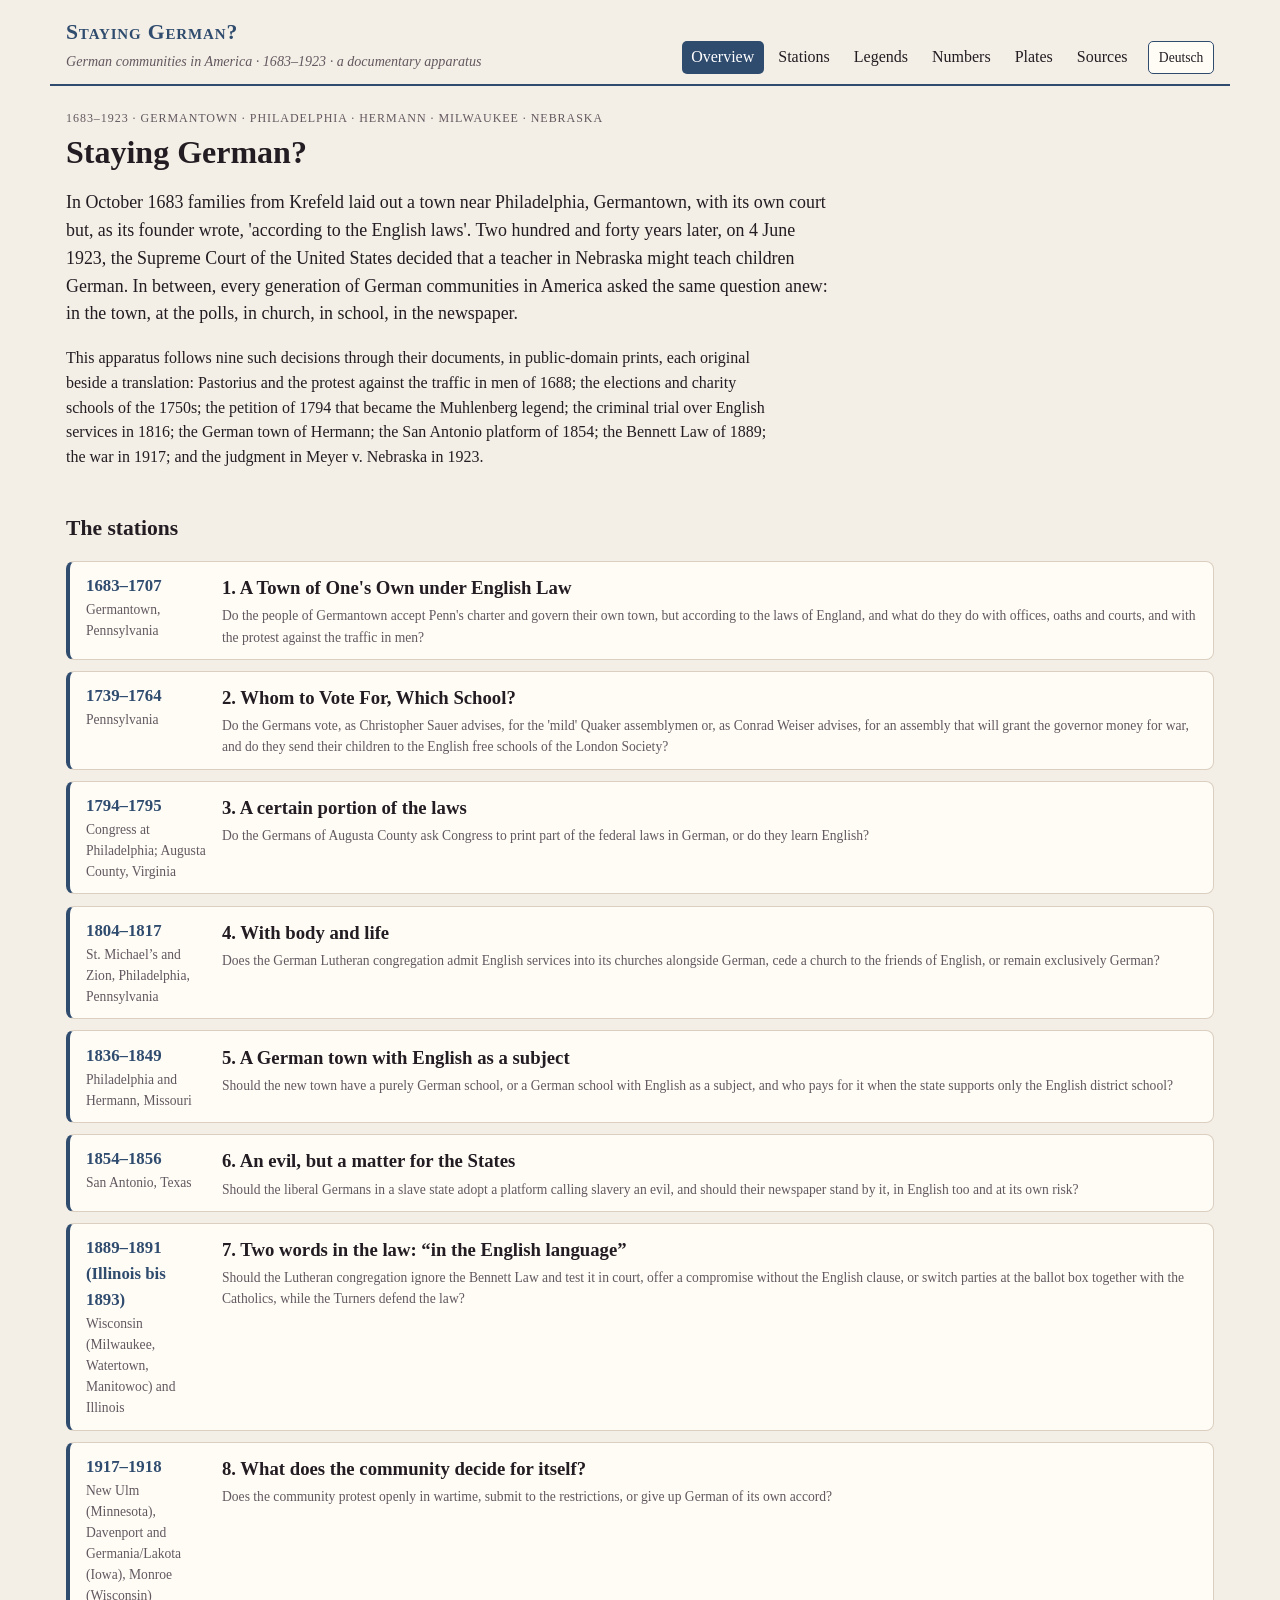
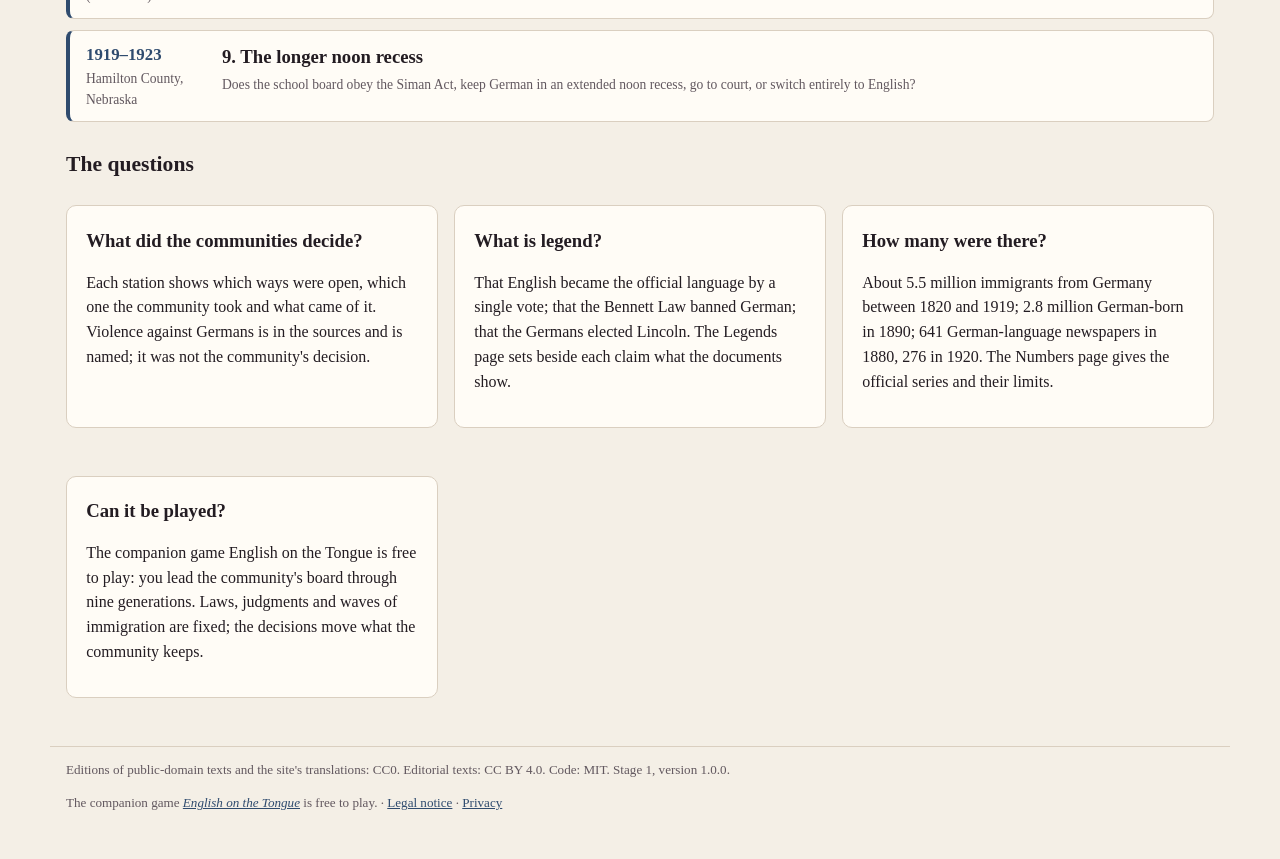
==== index.html @ f31f2936 "Stufe 1 / version 1.0.0 Co-Authored-By: Claude Opus 5.5 <noreply@anthropic.com>" ====
<!doctype html>
<html lang="de">
<head>
<meta charset="utf-8">
<meta name="viewport" content="width=device-width, initial-scale=1">
<title>Bleibt man deutsch?</title>
<meta name="description" content="Deutsche Gemeinden in Amerika 1683–1923 in ihren Dokumenten: neun Stationen von Germantown bis Meyer v. Nebraska, in gemeinfreien Drucken, jedes Original neben einer Übersetzung. — German communities in America, 1683–1923, in their documents: nine stations from Germantown to Meyer v. Nebraska, German and English.">
<meta property="og:type" content="website">
<meta property="og:title" content="Bleibt man deutsch? – Staying German?">
<meta property="og:description" content="Neun Generationen, eine Frage: Sprache in Stadt, Kirche, Schule und Presse, 1683–1923. Nine generations, one question: language in town, church, school and press, 1683–1923.">
<link rel="stylesheet" href="style.css">
<link rel="icon" href="data:image/svg+xml,%3Csvg xmlns='http://www.w3.org/2000/svg' viewBox='0 0 32 32'%3E%3Cpath d='M4 10h24M4 16h18M4 22h12' stroke='%232f4b6e' stroke-width='3' stroke-linecap='round'/%3E%3C/svg%3E">
</head>
<body>
<header class="top">
  <a class="brand" href="#/">
    <strong><span class="i-de">Bleibt man deutsch?</span><span class="i-en">Staying German?</span></strong>
    <em><span class="i-de">Deutsche Gemeinden in Amerika · 1683–1923 · ein Quellenapparat</span><span class="i-en">German communities in America · 1683–1923 · a documentary apparatus</span></em>
  </a>
  <nav>
    <a href="#/" data-k="">Übersicht</a>
    <a href="#/stations" data-k="stations">Stationen</a>
    <a href="#/legends" data-k="legends">Legenden</a>
    <a href="#/numbers" data-k="numbers">Zahlen</a>
    <a href="#/plates" id="navPlates" data-k="plates" hidden>Tafeln</a>
    <a href="#/sources" data-k="sources">Quellen</a>
    <button id="uiBtn" class="uibtn" type="button">English</button>
  </nav>
</header>
<main id="view" aria-live="polite"></main>
<footer>
  <p class="i-de">Editionen gemeinfreier Texte und die Übersetzungen der Site: CC0. Redaktionelle Texte: CC BY 4.0. Code: MIT. Stufe 1, Version 1.0.0.</p>
  <p class="i-en">Editions of public-domain texts and the site's translations: CC0. Editorial texts: CC BY 4.0. Code: MIT. Stage 1, version 1.0.0.</p>
  <p class="i-de">Das Begleitspiel <a href="https://mit-englischer-zunge.netlify.app/"><em>Mit englischer Zunge</em></a> ist frei spielbar. · <a href="legal.html#notice">Impressum</a> · <a href="legal.html#privacy">Datenschutz</a></p>
  <p class="i-en">The companion game <a href="https://mit-englischer-zunge.netlify.app/"><em>English on the Tongue</em></a> is free to play. · <a href="legal.html#notice">Legal notice</a> · <a href="legal.html#privacy">Privacy</a></p>
</footer>
<script src="app.js"></script>
</body>
</html>
---- style.css ----
:root{
  --paper:#f4efe6; --panel:#fffcf6; --ink:#231c22; --ink2:#62585f; --line:#dacfc0;
  --red:#2f4b6e; --gold:#8a6d2f; --rust:#8a3324;
  --serif:"Iowan Old Style","Palatino Linotype",Palatino,"Book Antiqua",Georgia,serif;
}
*{box-sizing:border-box}
body{margin:0; background:var(--paper); color:var(--ink); font-family:var(--serif); line-height:1.55}
a{color:var(--red)}
.top{display:flex; justify-content:space-between; align-items:flex-end; flex-wrap:wrap; gap:.6rem 1.5rem;
  max-width:1180px; margin:0 auto; padding:1rem 16px .6rem; border-bottom:2px solid var(--red)}
.brand{text-decoration:none; color:inherit}
.brand strong{display:block; font-size:1.35rem; color:var(--red); font-variant:small-caps; letter-spacing:.04em}
.brand em{font-size:.88rem; color:var(--ink2)}
.top nav{display:flex; gap:.3rem; flex-wrap:wrap}
.top nav a{text-decoration:none; color:var(--ink); padding:.25rem .6rem; border-radius:5px}
.top nav a.on{background:var(--red); color:#fff}
main{max-width:1180px; margin:0 auto; padding:1.2rem 16px 2rem}
footer{max-width:1180px; margin:0 auto; padding:0 16px 2rem; font-size:.82rem; color:var(--ink2); border-top:1px solid var(--line)}
h1{font-size:2rem; margin:.2rem 0 .6rem; line-height:1.2}
h2{font-size:1.35rem; margin:1.6rem 0 .5rem}
h3{margin:.2rem 0 .3rem}
.lede{font-size:1.12rem; max-width:48rem}
.fine{font-size:.85rem; color:var(--ink2)}
.tag{font-size:.75rem; letter-spacing:.08em; text-transform:uppercase; color:var(--ink2)}
.panel{background:var(--panel); border:1px solid var(--line); border-radius:10px; padding:1rem 1.2rem; margin:1rem 0}
.readable{max-width:44rem}
.grid{display:grid; gap:1rem}
.g2{grid-template-columns:repeat(auto-fill,minmax(300px,1fr))}
.g4{grid-template-columns:repeat(auto-fill,minmax(210px,1fr))}
.card{background:var(--panel); border:1px solid var(--line); border-radius:10px; padding:.9rem 1rem; text-decoration:none; color:inherit; display:block}
a.card:hover{border-color:var(--red)}
.card.planned{opacity:.72; border-style:dashed}
.side{display:inline-block; font-size:.72rem; padding:0 .45rem; border-radius:99px; color:#fff; letter-spacing:.03em}
.side{background:var(--red)}
/* language: static blocks carry both, the page shows one */
html[lang=de] .i-en, html[lang=en] .i-de{display:none}
.uibtn{font:inherit; font-size:.85rem; background:var(--panel); color:var(--ink); border:1px solid var(--red); border-radius:5px; padding:.2rem .6rem; cursor:pointer; margin-left:.4rem}
.uibtn:hover{background:var(--red); color:#fff}
.hero{display:grid; grid-template-columns:minmax(0,1.5fr) minmax(0,1fr); gap:1.5rem; align-items:start}
.hero.one{grid-template-columns:1fr}
.hero img{width:100%; border-radius:8px; border:1px solid var(--line)}
figure{margin:0}
figcaption{font-size:.85rem; color:var(--ink2); margin-top:.4rem}
.quote{border-left:3px solid var(--red); padding:.2rem 0 .2rem 1rem; margin:1rem 0; font-style:italic}
/* reader */
.toc{display:flex; flex-wrap:wrap; gap:.4rem; margin:.6rem 0 1rem}
.toc a{border:1px solid var(--line); border-radius:6px; padding:.2rem .6rem; text-decoration:none; color:var(--ink); background:var(--panel); font-size:.9rem}
.toc a.on{border-color:var(--red); background:var(--red); color:#fff}
.langbar{display:flex; gap:.3rem; margin:.4rem 0 1rem}
.langbar button{font:inherit; font-size:.85rem; background:var(--panel); border:1px solid var(--line); border-radius:6px; padding:.2rem .7rem; cursor:pointer}
.langbar button.on{background:var(--ink); color:var(--paper); border-color:var(--ink)}
.unit{display:grid; grid-template-columns:4.6rem minmax(0,1fr); gap:.3rem .8rem; padding:.55rem 0; border-bottom:1px dotted var(--line)}
.unit .num{font-size:.78rem; color:var(--ink2); text-align:right; padding-top:.2rem}
.unit .num a{color:inherit; text-decoration:none}
.unit .pg{display:block; font-size:.7rem; line-height:1.25; margin-top:.3rem; color:var(--ink2); opacity:.85}
.unit.hl{background:#dfe6ef}
.unit .cols{display:grid; grid-template-columns:1fr 1fr; gap:1.2rem}
.unit .cols.one{grid-template-columns:1fr}
.unit .orig{color:var(--ink2)}
.unit.label .text{font-variant:small-caps; letter-spacing:.03em; font-weight:600; color:var(--red)}
.unit h4{margin:0 0 .3rem; font-size:.95rem; color:var(--red)}
.unit .text,.unit .orig{white-space:pre-line}
.note{grid-column:2; font-size:.84rem; color:var(--ink2); border-left:2px solid var(--gold); padding-left:.6rem}
.hinweis{font-size:.9rem}
/* timeline */
.tl{position:relative; margin:1rem 0 0 .6rem; padding-left:1.4rem; border-left:2px solid var(--line)}
.st{position:relative; margin:0 0 1.2rem; display:grid; grid-template-columns:minmax(0,1fr) 140px; gap:1rem; align-items:start}
.st::before{content:""; position:absolute; left:-1.95rem; top:.35rem; width:12px; height:12px; border-radius:50%; background:var(--c,var(--ink)); border:2px solid var(--paper)}
.st .d{font-size:.82rem; color:var(--ink2)}
.st img{width:140px; border-radius:6px; border:1px solid var(--line)}
.st p{margin:.2rem 0}
.legend{display:flex; flex-wrap:wrap; gap:.4rem}
/* plates */
.plate img{width:100%; border-radius:6px; border:1px solid var(--line); background:#fff}
.lightbox{position:fixed; inset:0; background:rgba(20,16,12,.85); display:flex; align-items:center; justify-content:center; padding:16px; z-index:10}
.lightbox img{max-width:100%; max-height:86vh; border-radius:6px}
.lightbox .cap{color:#f5efe2; max-width:44rem; font-size:.9rem; margin-top:.6rem}
.lightbox figure{text-align:center}
/* compare */
.cmp{display:grid; gap:1rem; margin-top:1rem}
.cmp.n2{grid-template-columns:1fr 1fr}
.cmp.n3{grid-template-columns:repeat(3,minmax(0,1fr))}
.cmp.n4{grid-template-columns:1fr 1fr}
.voice{background:var(--panel); border:1px solid var(--line); border-radius:10px; padding:.8rem 1rem}
.vhead{border-bottom:1px solid var(--line); padding-bottom:.5rem; margin-bottom:.5rem}
.vunit{margin:.7rem 0}
.vunit .text{white-space:pre-line}
@media (max-width:760px){
  .cmp.n2,.cmp.n3,.cmp.n4{grid-template-columns:1fr}
  .hero{grid-template-columns:1fr}
  .unit .cols{grid-template-columns:1fr}
  .st{grid-template-columns:1fr}
  .st img{width:110px}
  h1{font-size:1.6rem}
}
@media (prefers-color-scheme: dark){
  :root:not([data-theme="light"]){--paper:#171a1f; --panel:#20252c; --ink:#e7eaee; --ink2:#a9b1bb; --line:#38404a; --red:#9db8d8; --rust:#e0a38f}
  :root:not([data-theme="light"]) .unit.hl{background:#2a3644}
  :root:not([data-theme="light"]) .top nav a.on, :root:not([data-theme="light"]) .toc a.on{color:#171a1f}
}
/* stations */
.chain{list-style:none; padding:0; margin:1rem 0; display:grid; gap:.7rem}
.chain li a{display:grid; grid-template-columns:7.5rem minmax(0,1fr); gap:.2rem 1rem; background:var(--panel); border:1px solid var(--line); border-left:4px solid var(--red); border-radius:8px; padding:.7rem 1rem; text-decoration:none; color:inherit}
.chain li a:hover{border-color:var(--red)}
.chain .z{font-size:.85rem; color:var(--ink2)} .chain .z b{display:block; font-size:1.05rem; color:var(--red)}
.chain h3{margin:0} .chain p{margin:.2rem 0 0}
.chain li.planned a{border-left-style:dashed; opacity:.75}
.frage{font-size:1.15rem; font-style:italic; border-left:3px solid var(--rust); padding:.2rem 0 .2rem 1rem; margin:1rem 0; max-width:46rem}
.opt{list-style:none; padding:0; margin:.4rem 0}
.opt li{padding:.35rem .6rem; border:1px solid var(--line); border-radius:6px; margin:.35rem 0; background:var(--paper)}
.opt li.chosen{border-color:var(--rust); background:var(--panel)}
.opt li .fine{display:block}
.leg{border-left:3px solid var(--rust); padding:.1rem 0 .1rem .9rem; margin:.9rem 0}
.leg .claim{text-decoration:line-through; text-decoration-color:var(--rust); color:var(--ink2)}
.unit .xl{font-size:.7rem; color:var(--ink2); letter-spacing:.06em; text-transform:uppercase; display:block; margin-bottom:.2rem}
table.num{border-collapse:collapse; margin:.6rem 0 1rem; font-size:.92rem}
table.num th, table.num td{border-bottom:1px solid var(--line); padding:.3rem .8rem .3rem 0; text-align:left; vertical-align:top}
table.num td.r{text-align:right; font-variant-numeric:tabular-nums}
.bar{display:inline-block; height:.6rem; background:var(--red); border-radius:2px; vertical-align:middle}
@media (max-width:760px){ .chain li a{grid-template-columns:1fr} }
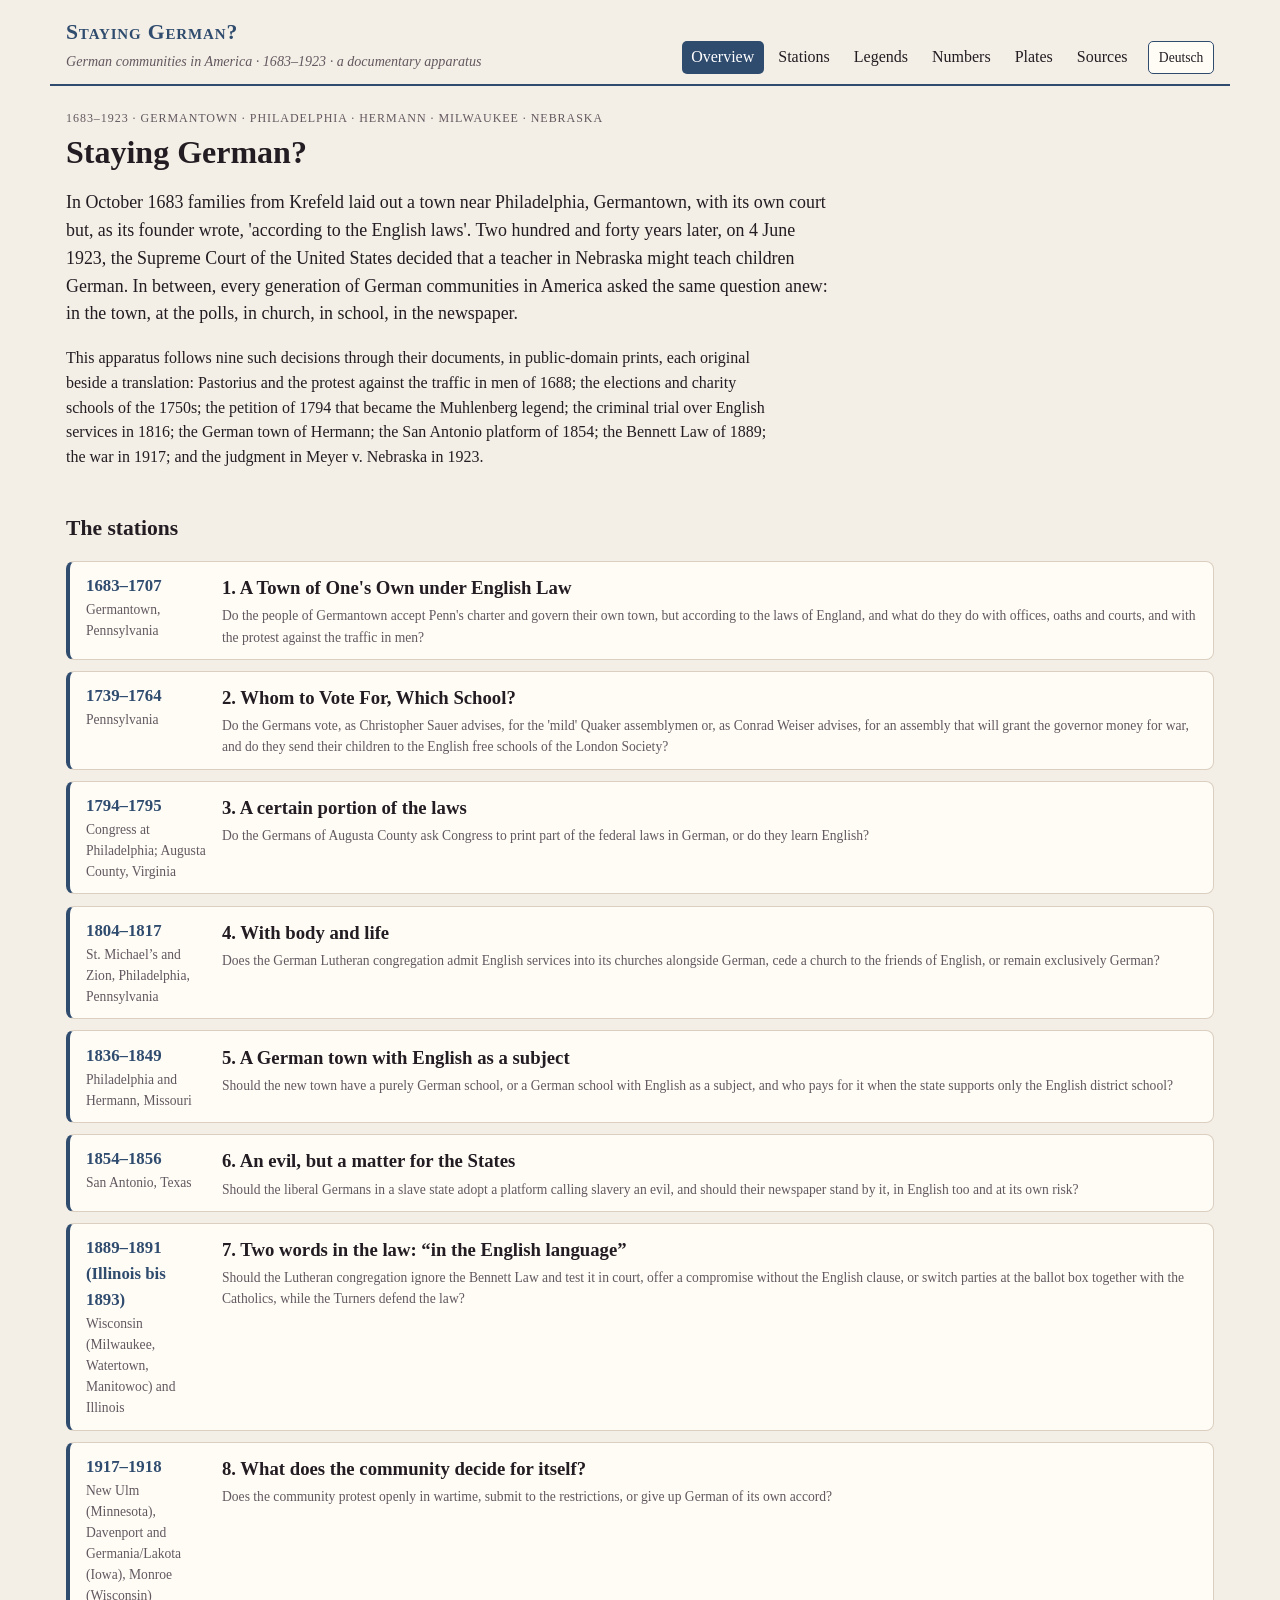
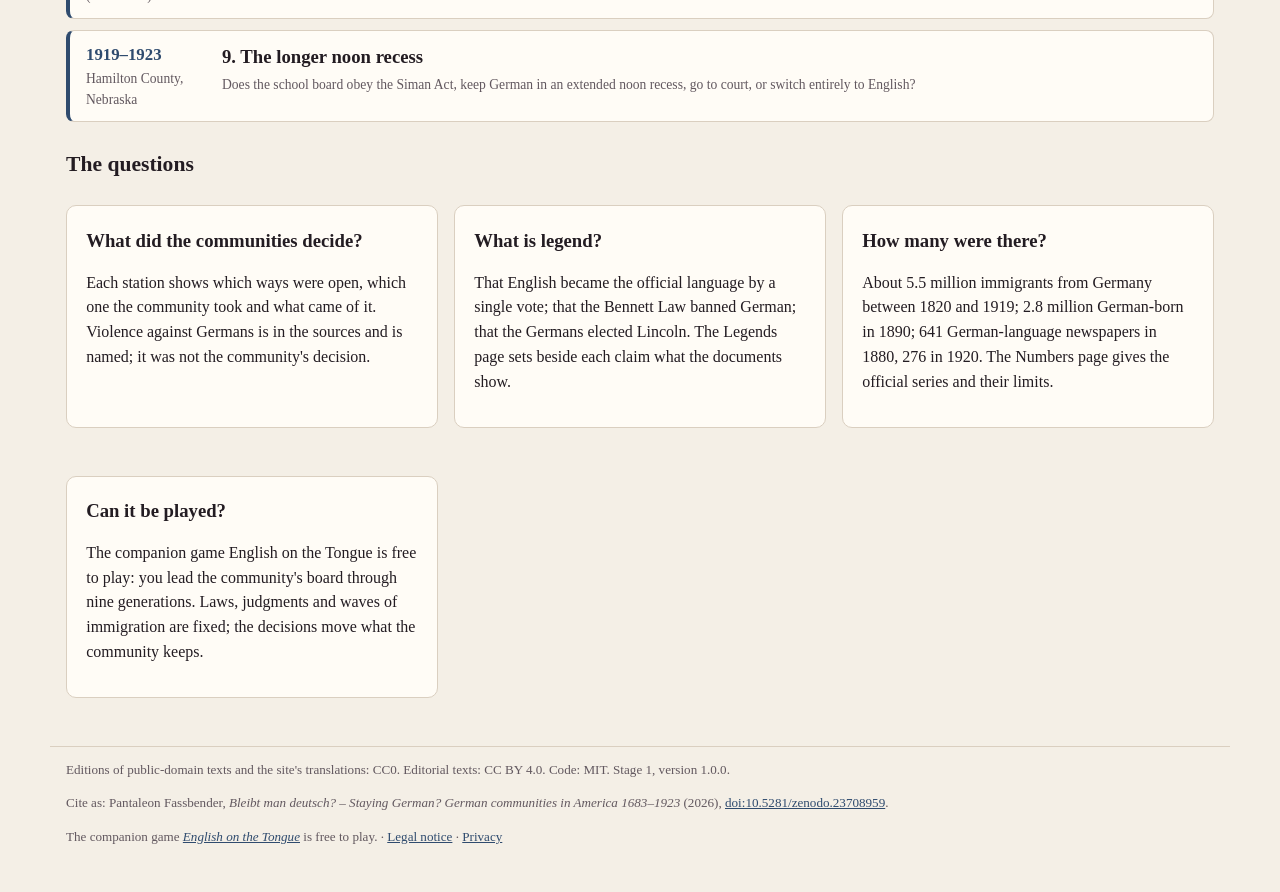
==== commit 21f7c12b: "DOI 10.5281/zenodo.23708959 in README, CITATION and footer Co-Authored-By: Claude Opus 5.5 <noreply@" ====
--- a/index.html
+++ b/index.html
@@ -31,6 +31,8 @@
 <footer>
   <p class="i-de">Editionen gemeinfreier Texte und die Übersetzungen der Site: CC0. Redaktionelle Texte: CC BY 4.0. Code: MIT. Stufe 1, Version 1.0.0.</p>
   <p class="i-en">Editions of public-domain texts and the site's translations: CC0. Editorial texts: CC BY 4.0. Code: MIT. Stage 1, version 1.0.0.</p>
+  <p class="i-de">Zitieren als: Pantaleon Fassbender, <em>Bleibt man deutsch? – Staying German? Deutsche Gemeinden in Amerika 1683–1923</em> (2026), <a href="https://doi.org/10.5281/zenodo.23708959">doi:10.5281/zenodo.23708959</a>.</p>
+  <p class="i-en">Cite as: Pantaleon Fassbender, <em>Bleibt man deutsch? – Staying German? German communities in America 1683–1923</em> (2026), <a href="https://doi.org/10.5281/zenodo.23708959">doi:10.5281/zenodo.23708959</a>.</p>
   <p class="i-de">Das Begleitspiel <a href="https://mit-englischer-zunge.netlify.app/"><em>Mit englischer Zunge</em></a> ist frei spielbar. · <a href="legal.html#notice">Impressum</a> · <a href="legal.html#privacy">Datenschutz</a></p>
   <p class="i-en">The companion game <a href="https://mit-englischer-zunge.netlify.app/"><em>English on the Tongue</em></a> is free to play. · <a href="legal.html#notice">Legal notice</a> · <a href="legal.html#privacy">Privacy</a></p>
 </footer>
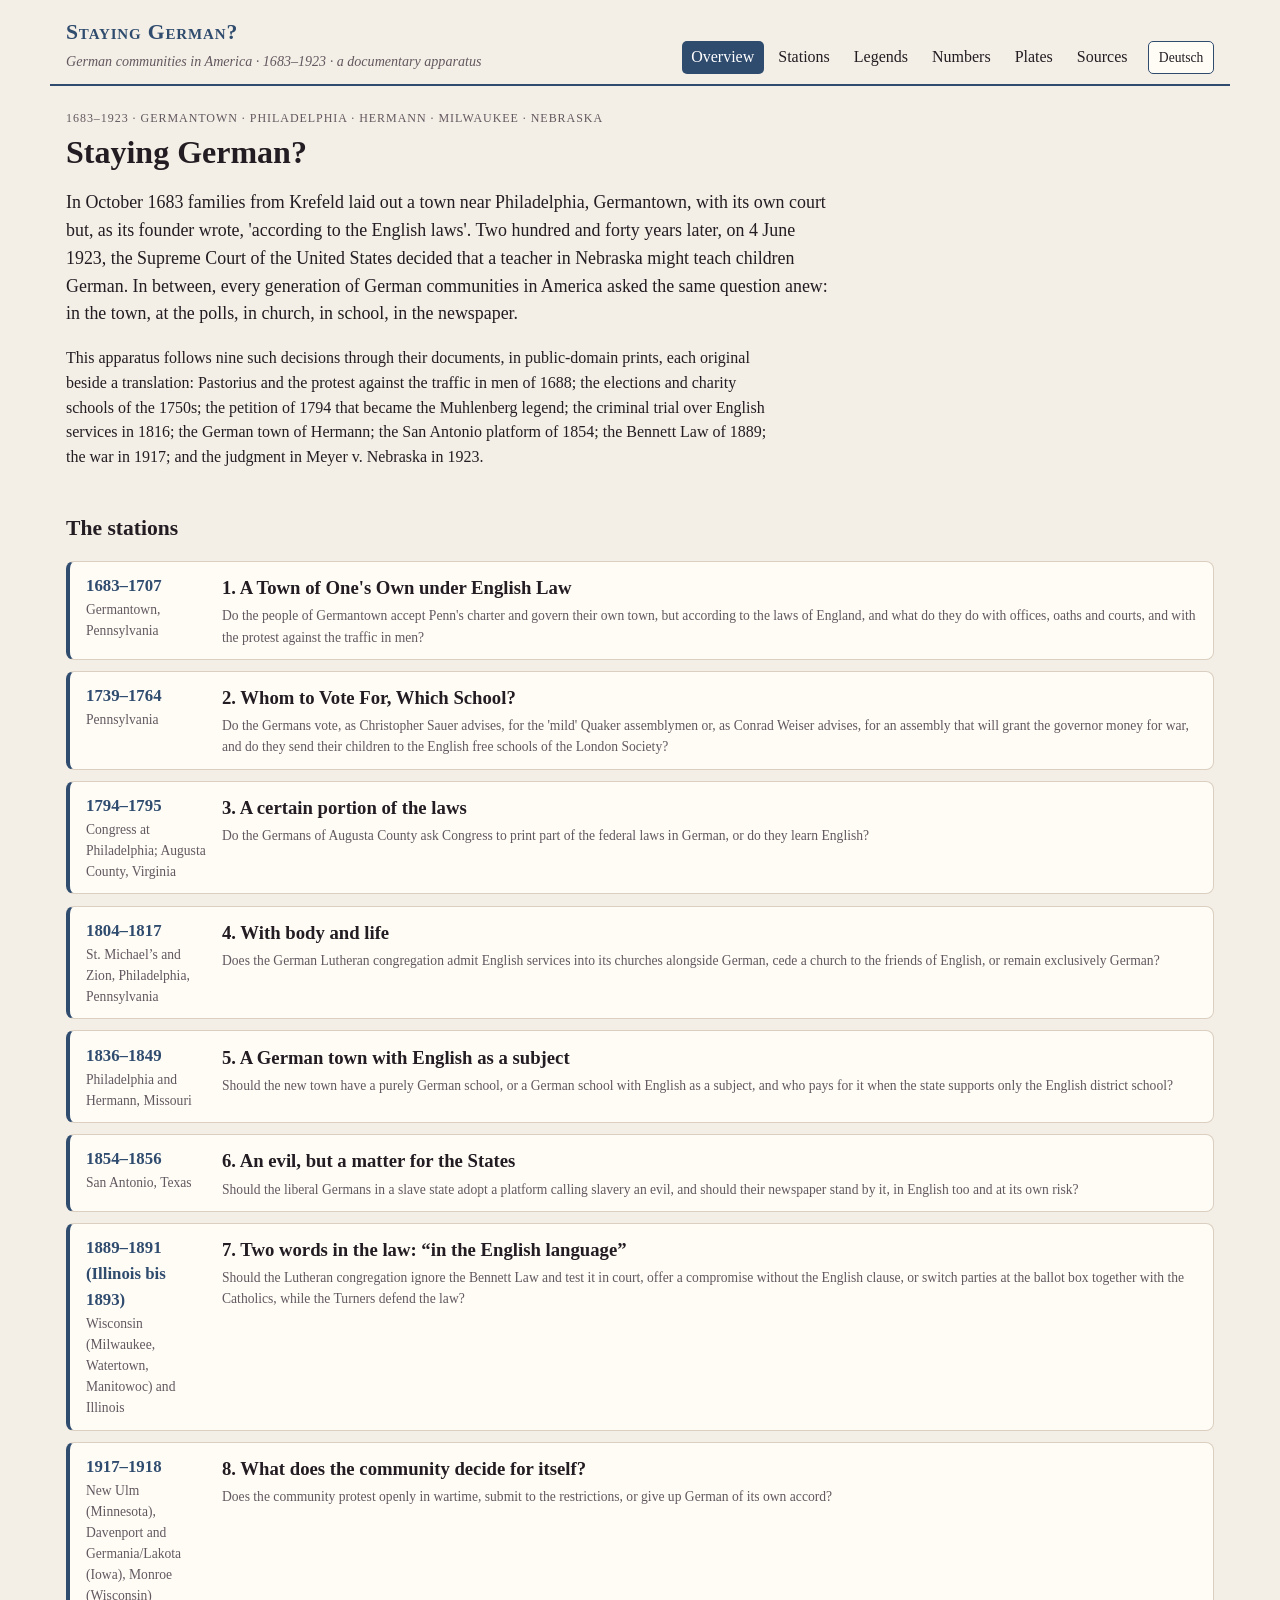
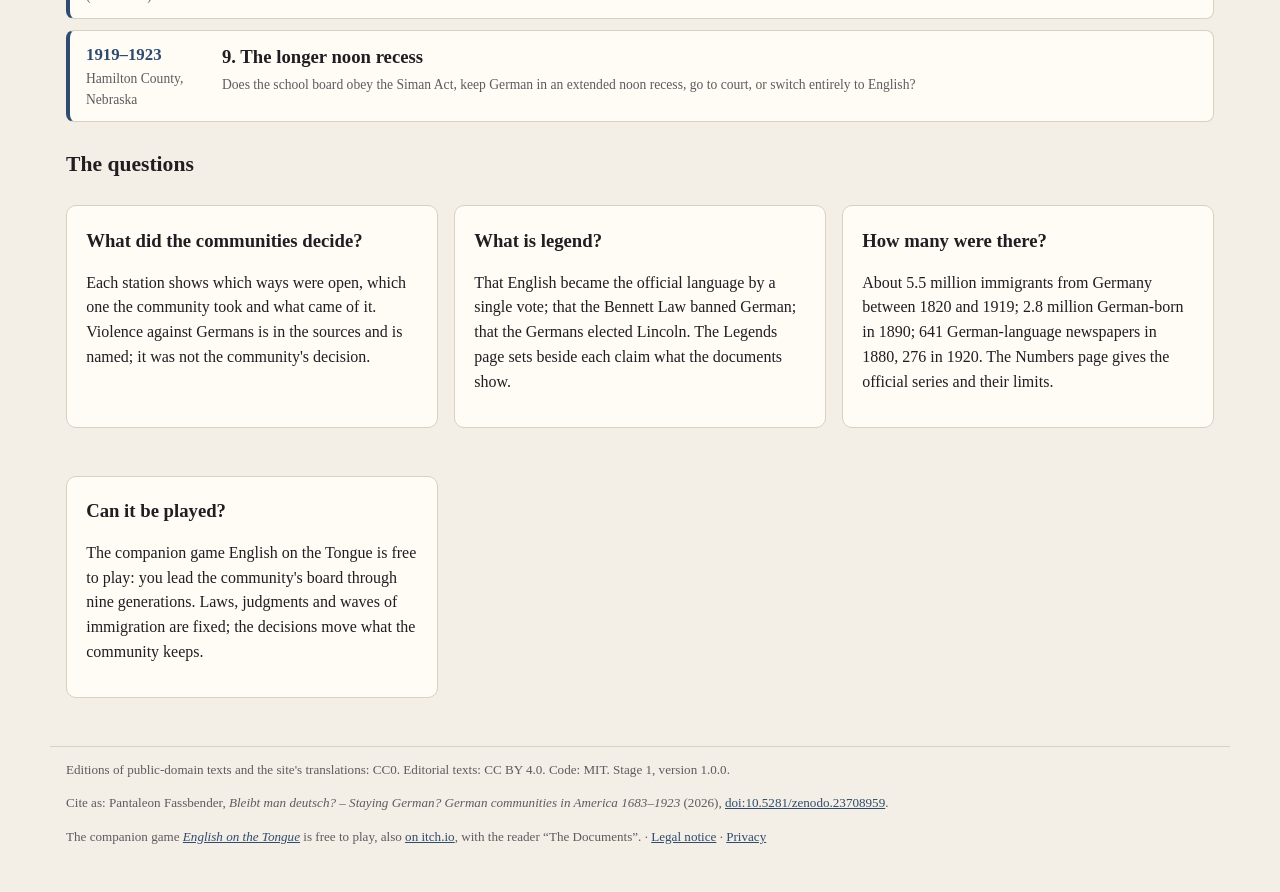
==== commit b60a3338: "Footer, README: companion game and reader on itch.io Co-Authored-By: Claude Opus 5.5 <noreply@anthro" ====
--- a/index.html
+++ b/index.html
@@ -33,8 +33,8 @@
   <p class="i-en">Editions of public-domain texts and the site's translations: CC0. Editorial texts: CC BY 4.0. Code: MIT. Stage 1, version 1.0.0.</p>
   <p class="i-de">Zitieren als: Pantaleon Fassbender, <em>Bleibt man deutsch? – Staying German? Deutsche Gemeinden in Amerika 1683–1923</em> (2026), <a href="https://doi.org/10.5281/zenodo.23708959">doi:10.5281/zenodo.23708959</a>.</p>
   <p class="i-en">Cite as: Pantaleon Fassbender, <em>Bleibt man deutsch? – Staying German? German communities in America 1683–1923</em> (2026), <a href="https://doi.org/10.5281/zenodo.23708959">doi:10.5281/zenodo.23708959</a>.</p>
-  <p class="i-de">Das Begleitspiel <a href="https://mit-englischer-zunge.netlify.app/"><em>Mit englischer Zunge</em></a> ist frei spielbar. · <a href="legal.html#notice">Impressum</a> · <a href="legal.html#privacy">Datenschutz</a></p>
-  <p class="i-en">The companion game <a href="https://mit-englischer-zunge.netlify.app/"><em>English on the Tongue</em></a> is free to play. · <a href="legal.html#notice">Legal notice</a> · <a href="legal.html#privacy">Privacy</a></p>
+  <p class="i-de">Das Begleitspiel <a href="https://mit-englischer-zunge.netlify.app/"><em>Mit englischer Zunge</em></a> ist frei spielbar, auch <a href="https://leofassb.itch.io/mit-englischer-zunge">auf itch.io</a>, dort mit dem Lesebuch „Die Quellen“. · <a href="legal.html#notice">Impressum</a> · <a href="legal.html#privacy">Datenschutz</a></p>
+  <p class="i-en">The companion game <a href="https://mit-englischer-zunge.netlify.app/"><em>English on the Tongue</em></a> is free to play, also <a href="https://leofassb.itch.io/mit-englischer-zunge">on itch.io</a>, with the reader “The Documents”. · <a href="legal.html#notice">Legal notice</a> · <a href="legal.html#privacy">Privacy</a></p>
 </footer>
 <script src="app.js"></script>
 </body>
